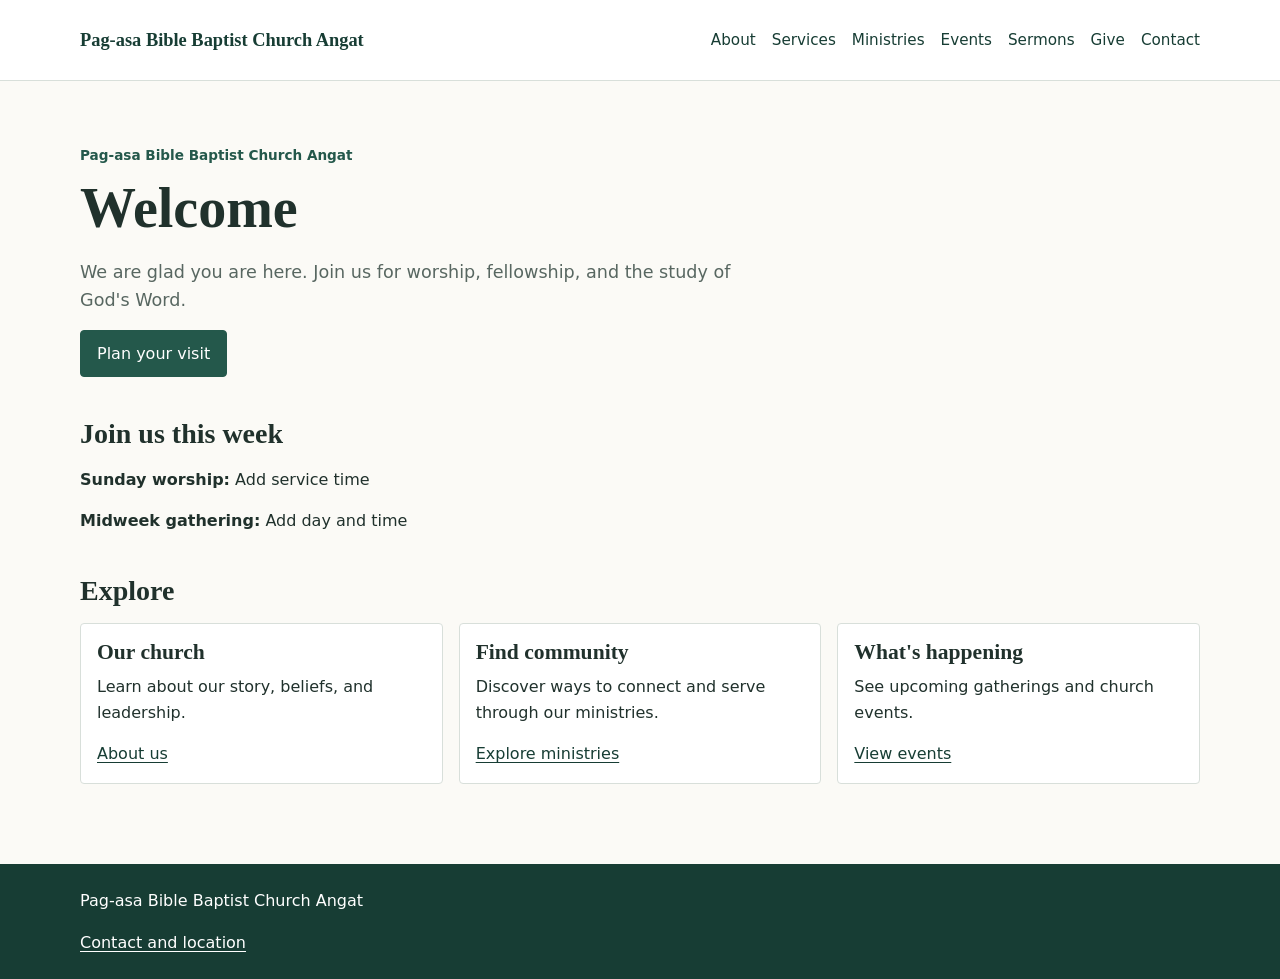
==== church-website/index.html @ 13b73fbd "feat: add initial website structure and content for Pag-asa Bible Baptist Church" ====
<!doctype html>
<html lang="en">
<head>
	<meta charset="utf-8">
	<meta name="viewport" content="width=device-width, initial-scale=1">
	<meta name="description" content="Welcome to Pag-asa Bible Baptist Church Angat. Find service times, ministries, events, and more.">
	<title>Home | Pag-asa Bible Baptist Church Angat</title>
	<link rel="stylesheet" href="css/reset.css">
	<link rel="stylesheet" href="css/variables.css">
	<link rel="stylesheet" href="css/base.css">
	<link rel="stylesheet" href="css/layout.css">
	<link rel="stylesheet" href="css/components.css">
	<link rel="stylesheet" href="css/pages.css">
	<script src="js/main.js" defer></script>
</head>
<body>
	<header class="site-header">
		<div class="container header-inner">
			<a class="site-brand" href="index.html">Pag-asa Bible Baptist Church Angat</a>
			<button class="menu-toggle" type="button" aria-controls="primary-navigation" aria-expanded="false">Menu</button>
			<nav class="site-nav" id="primary-navigation" aria-label="Main navigation">
				<a href="about.html">About</a><a href="services.html">Services</a><a href="ministries.html">Ministries</a>
				<a href="events.html">Events</a><a href="sermons.html">Sermons</a><a href="give.html">Give</a><a href="contact.html">Contact</a>
			</nav>
		</div>
	</header>
	<main>
		<section class="page-intro container">
			<p class="eyebrow">Pag-asa Bible Baptist Church Angat</p>
			<h1>Welcome</h1>
			<p>We are glad you are here. Join us for worship, fellowship, and the study of God's Word.</p>
			<a class="button" href="services.html">Plan your visit</a>
		</section>
		<section class="content-section container">
			<h2>Join us this week</h2>
			<p><strong>Sunday worship:</strong> Add service time</p>
			<p><strong>Midweek gathering:</strong> Add day and time</p>
		</section>
		<section class="content-section container">
			<h2>Explore</h2>
			<div class="card-grid">
				<article class="content-card"><h3>Our church</h3><p>Learn about our story, beliefs, and leadership.</p><a href="about.html">About us</a></article>
				<article class="content-card"><h3>Find community</h3><p>Discover ways to connect and serve through our ministries.</p><a href="ministries.html">Explore ministries</a></article>
				<article class="content-card"><h3>What's happening</h3><p>See upcoming gatherings and church events.</p><a href="events.html">View events</a></article>
			</div>
		</section>
	</main>
	<footer class="site-footer"><div class="container"><p>Pag-asa Bible Baptist Church Angat</p><p><a href="contact.html">Contact and location</a></p></div></footer>
</body>
</html>
---- church-website/css/variables.css ----
:root {
	color-scheme: light;
	--color-ink: #20312c;
	--color-muted: #586761;
	--color-paper: #fbfaf6;
	--color-surface: #ffffff;
	--color-brand: #24584b;
	--color-brand-dark: #173d34;
	--color-accent: #c7853e;
	--color-border: #d8dfda;
	--font-body: system-ui, -apple-system, "Segoe UI", sans-serif;
	--font-heading: Georgia, "Times New Roman", serif;
	--content-width: 70rem;
	--space-1: 0.5rem;
	--space-2: 1rem;
	--space-3: 1.5rem;
	--space-4: 2.5rem;
	--space-5: 4rem;
}
---- church-website/css/base.css ----
body {
	min-width: 20rem;
	background: var(--color-paper);
	color: var(--color-ink);
	font-family: var(--font-body);
	line-height: 1.6;
}

h1,
h2,
h3 {
	color: var(--color-ink);
	font-family: var(--font-heading);
	font-weight: 600;
	line-height: 1.2;
}

h1 {
	margin-bottom: var(--space-2);
	font-size: clamp(2.25rem, 5vw, 3.5rem);
}

h2 {
	margin-bottom: var(--space-2);
	font-size: 1.75rem;
}

h3 {
	margin-bottom: var(--space-1);
	font-size: 1.35rem;
}

p + p {
	margin-top: var(--space-2);
}

a {
	color: var(--color-brand-dark);
	text-underline-offset: 0.18em;
}

a:hover {
	color: var(--color-accent);
}

:focus-visible {
	outline: 3px solid var(--color-accent);
	outline-offset: 3px;
}
---- church-website/css/layout.css ----
.container {
	width: min(var(--content-width), calc(100% - 2rem));
	margin-inline: auto;
}

.site-header {
	border-bottom: 1px solid var(--color-border);
	background: var(--color-surface);
}

.header-inner {
	display: flex;
	min-height: 5rem;
	align-items: center;
	justify-content: space-between;
	gap: var(--space-2);
}

.site-brand {
	max-width: 18rem;
	color: var(--color-brand-dark);
	font-family: var(--font-heading);
	font-size: 1.15rem;
	font-weight: 700;
	line-height: 1.2;
	text-decoration: none;
}

.site-nav {
	display: flex;
	align-items: center;
	gap: var(--space-2);
}

.site-nav a {
	font-size: 0.95rem;
	text-decoration: none;
}

.site-nav a[aria-current="page"] {
	color: var(--color-brand);
	font-weight: 700;
}

.menu-toggle {
	display: none;
}

.page-intro {
	padding-block: var(--space-5) var(--space-4);
}

.content-section {
	padding-block: 0 var(--space-4);
}

.site-footer {
	margin-top: var(--space-4);
	padding-block: var(--space-3);
	background: var(--color-brand-dark);
	color: var(--color-surface);
}

.site-footer a {
	color: var(--color-surface);
}

@media (max-width: 52rem) {
	.header-inner {
		min-height: 4.5rem;
		flex-wrap: wrap;
		padding-block: var(--space-1);
	}

	.menu-toggle {
		display: inline-flex;
	}

	.site-nav {
		display: none;
		width: 100%;
		flex-direction: column;
		align-items: flex-start;
		padding-block: var(--space-1) var(--space-2);
	}

	.site-nav.is-open {
		display: flex;
	}
}
---- church-website/css/components.css ----
.button,
.menu-toggle {
	display: inline-flex;
	min-height: 2.75rem;
	align-items: center;
	justify-content: center;
	border: 1px solid var(--color-brand);
	border-radius: 0.25rem;
	background: var(--color-brand);
	color: #ffffff;
	cursor: pointer;
	padding: 0.6rem 1rem;
	text-decoration: none;
}

.button:hover,
.menu-toggle:hover {
	background: var(--color-brand-dark);
	color: #ffffff;
}

.menu-toggle {
	display: none;
}

.eyebrow {
	margin-bottom: var(--space-1);
	color: var(--color-brand);
	font-size: 0.85rem;
	font-weight: 700;
}

.card-grid {
	display: grid;
	grid-template-columns: repeat(auto-fit, minmax(min(100%, 15rem), 1fr));
	gap: var(--space-2);
}

.content-card {
	border: 1px solid var(--color-border);
	border-radius: 0.25rem;
	background: var(--color-surface);
	padding: var(--space-2);
}

.content-card p {
	margin-bottom: var(--space-2);
}

.item-list {
	display: grid;
	gap: var(--space-2);
	padding-left: 1.25rem;
}

.item-list li {
	padding: var(--space-2);
	border-left: 3px solid var(--color-accent);
	background: var(--color-surface);
}

.contact-form {
	display: grid;
	gap: var(--space-1);
}

.contact-form input,
.contact-form textarea {
	width: 100%;
	border: 1px solid var(--color-border);
	border-radius: 0.2rem;
	background: var(--color-surface);
	color: var(--color-ink);
	padding: 0.7rem;
}

.contact-form textarea {
	resize: vertical;
}

.contact-form .button {
	justify-self: start;
	margin-top: var(--space-1);
}

.form-note,
#form-status {
	color: var(--color-muted);
	font-size: 0.9rem;
}

.map-placeholder {
	display: grid;
	min-height: 10rem;
	place-items: center;
	margin-top: var(--space-2);
	border: 1px dashed var(--color-border);
	color: var(--color-muted);
	padding: var(--space-2);
	text-align: center;
}

@media (max-width: 52rem) {
	.menu-toggle {
		display: inline-flex;
	}
}
---- church-website/css/pages.css ----
.page-intro > p:not(.eyebrow) {
	max-width: 42rem;
	color: var(--color-muted);
	font-size: 1.1rem;
}

.page-intro .button {
	margin-top: var(--space-2);
}

.contact-grid {
	display: grid;
	grid-template-columns: repeat(2, minmax(0, 1fr));
	gap: var(--space-4);
}

@media (max-width: 42rem) {
	.contact-grid {
		grid-template-columns: 1fr;
	}
}
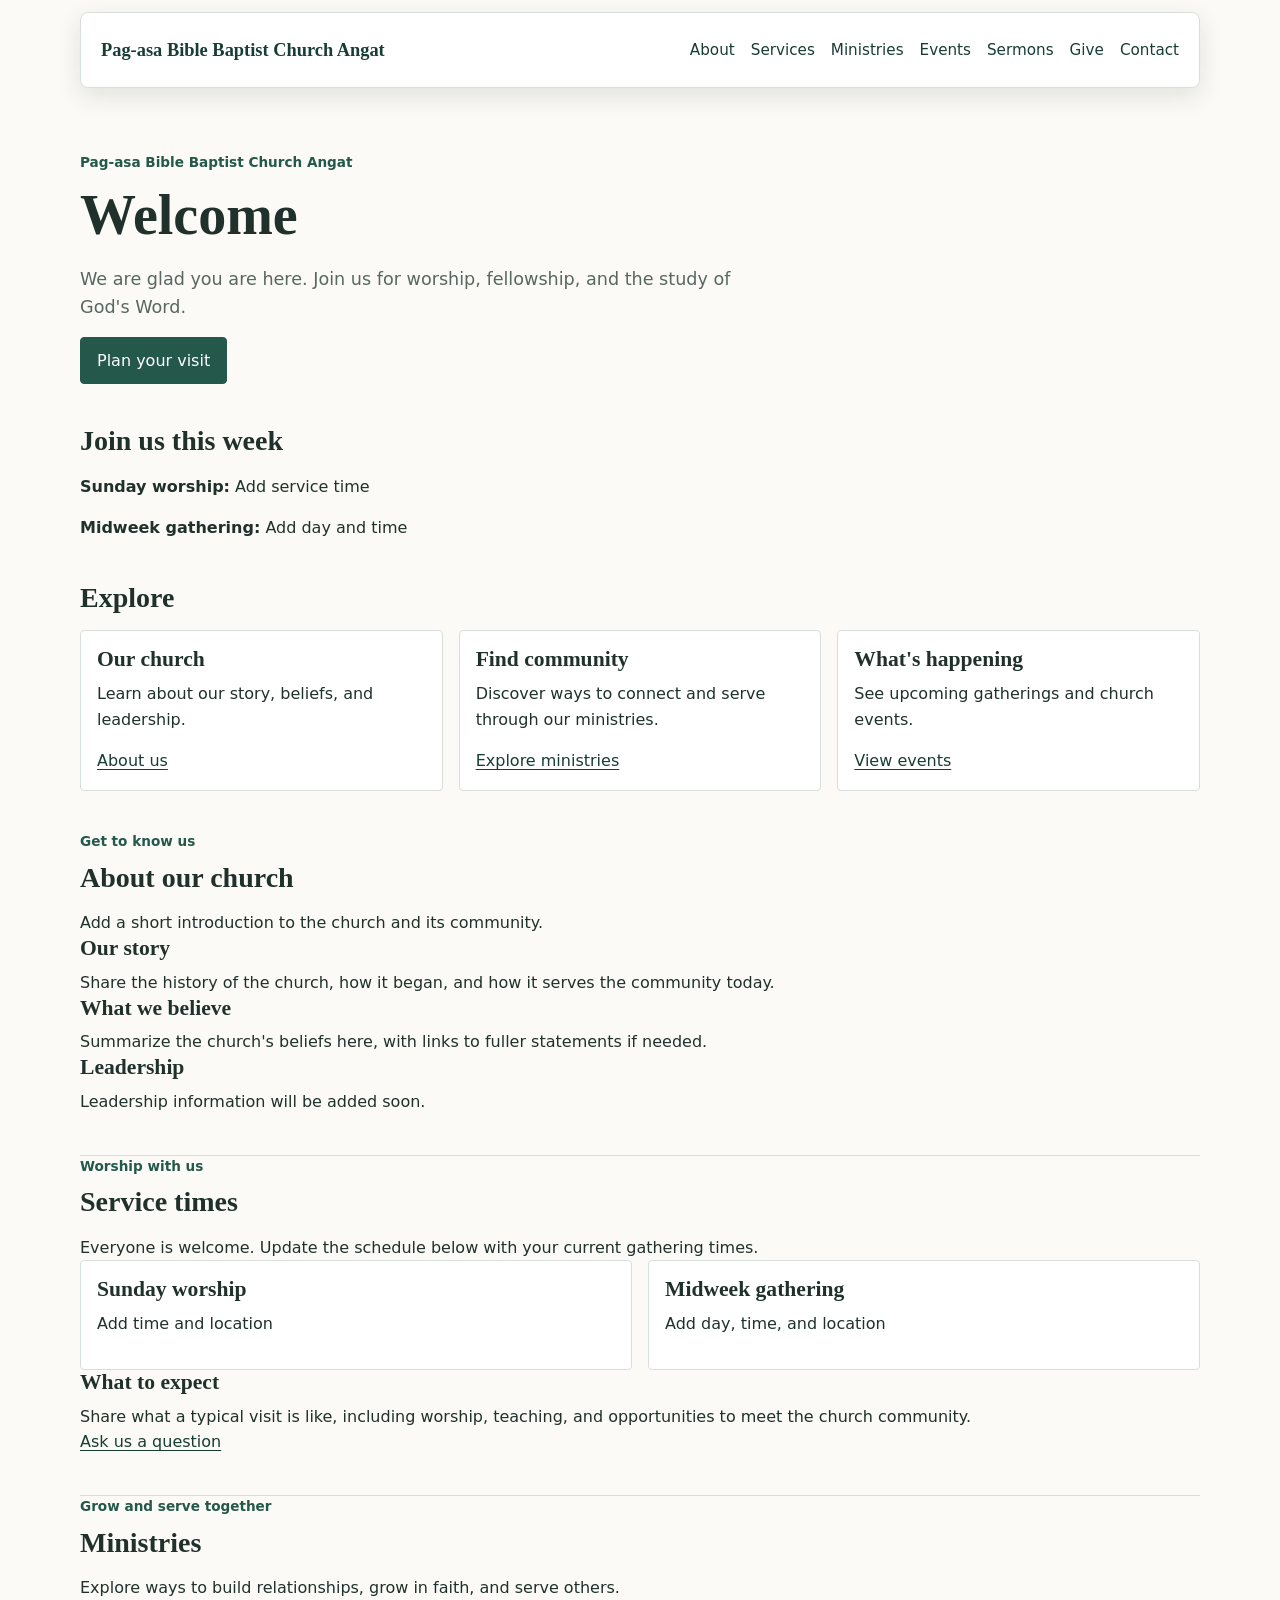
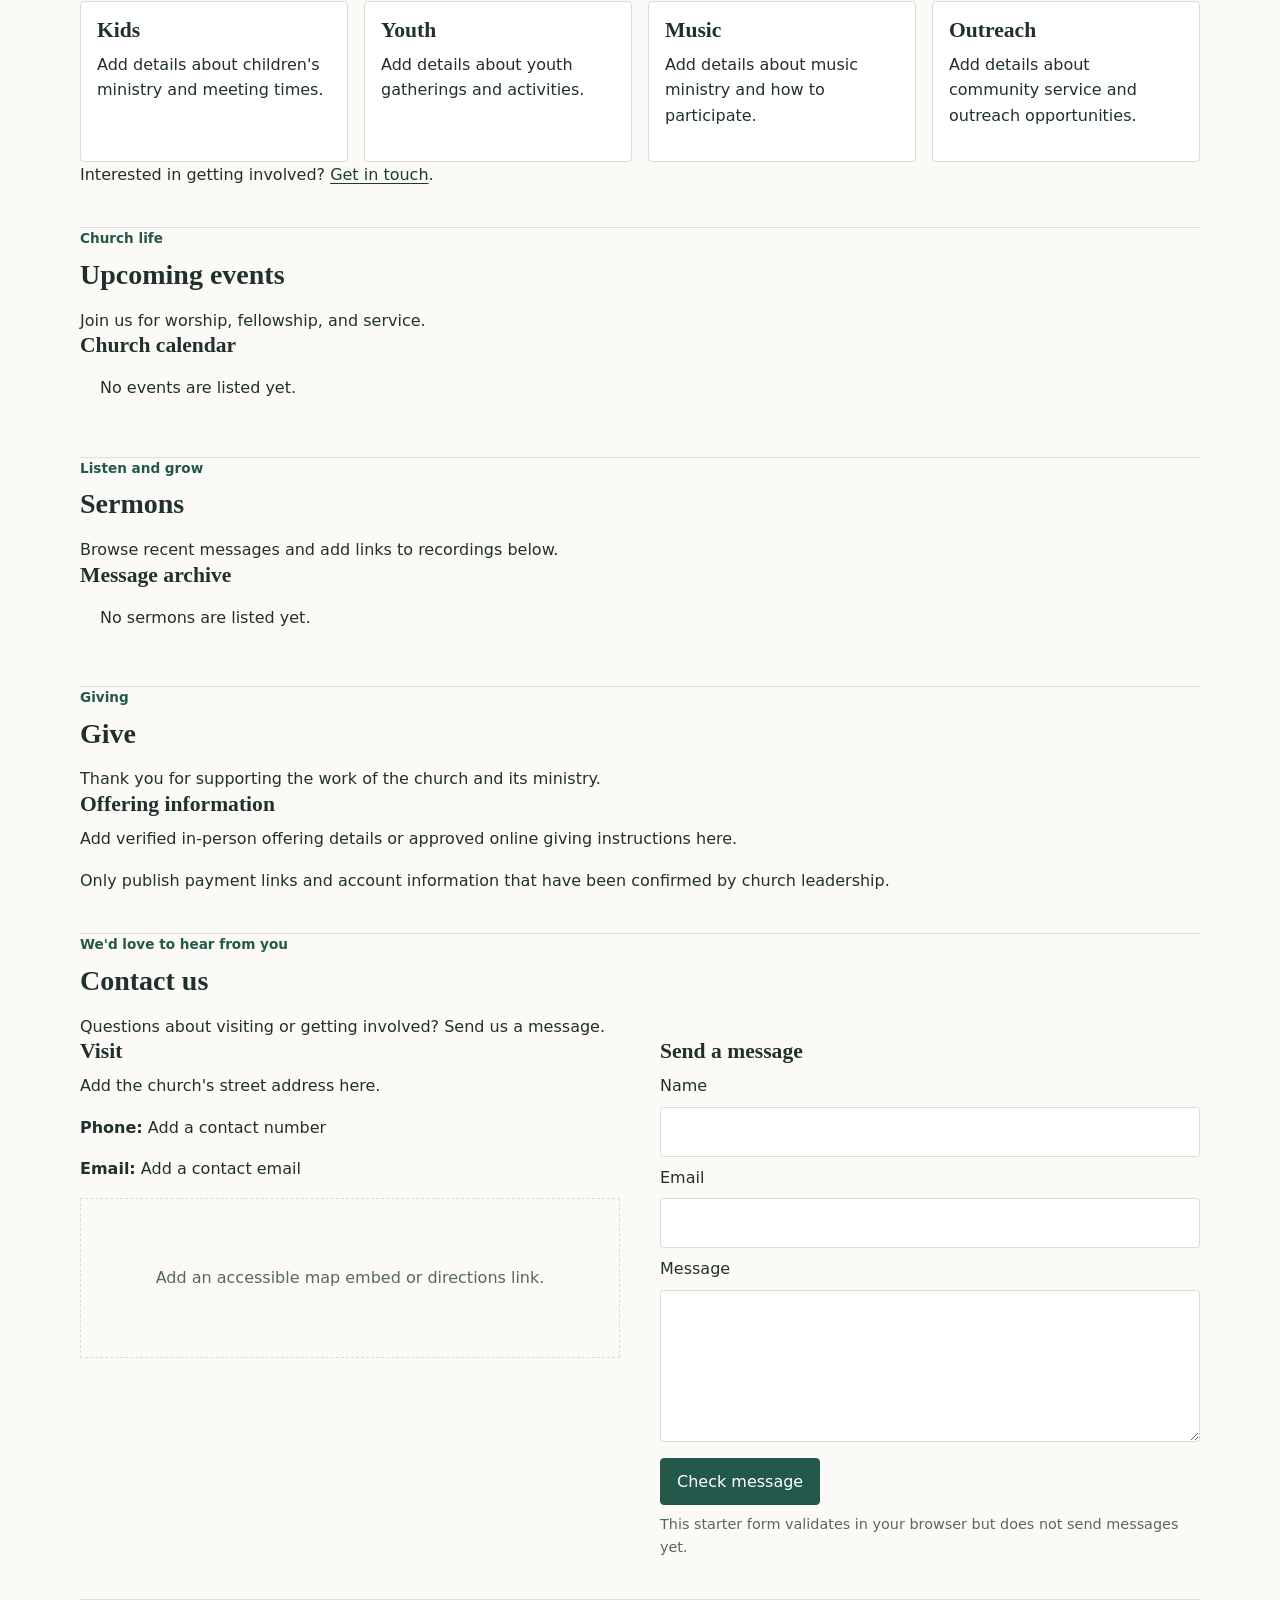
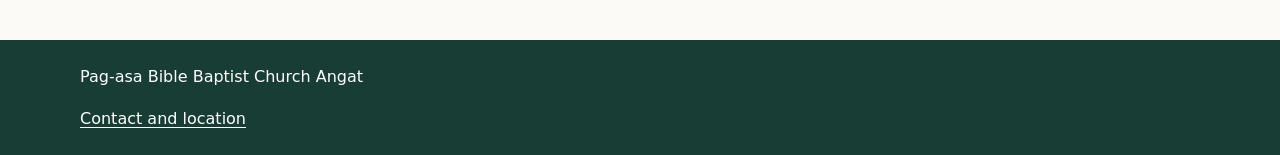
==== commit 0a84437a: "feat: update navigation to floating navigation and structure to single-page layout with section redi" ====
--- a/church-website/index.html
+++ b/church-website/index.html
@@ -12,24 +12,27 @@
 	<link rel="stylesheet" href="css/components.css">
 	<link rel="stylesheet" href="css/pages.css">
 	<script src="js/main.js" defer></script>
+	<script src="js/events.js" defer></script>
+	<script src="js/sermons.js" defer></script>
+	<script src="js/contact-form.js" defer></script>
 </head>
 <body>
 	<header class="site-header">
 		<div class="container header-inner">
-			<a class="site-brand" href="index.html">Pag-asa Bible Baptist Church Angat</a>
+			<a class="site-brand" href="#home">Pag-asa Bible Baptist Church Angat</a>
 			<button class="menu-toggle" type="button" aria-controls="primary-navigation" aria-expanded="false">Menu</button>
 			<nav class="site-nav" id="primary-navigation" aria-label="Main navigation">
-				<a href="about.html">About</a><a href="services.html">Services</a><a href="ministries.html">Ministries</a>
-				<a href="events.html">Events</a><a href="sermons.html">Sermons</a><a href="give.html">Give</a><a href="contact.html">Contact</a>
+				<a href="#about">About</a><a href="#services">Services</a><a href="#ministries">Ministries</a>
+				<a href="#events">Events</a><a href="#sermons">Sermons</a><a href="#give">Give</a><a href="#contact">Contact</a>
 			</nav>
 		</div>
 	</header>
 	<main>
-		<section class="page-intro container">
+		<section class="page-intro container" id="home">
 			<p class="eyebrow">Pag-asa Bible Baptist Church Angat</p>
 			<h1>Welcome</h1>
 			<p>We are glad you are here. Join us for worship, fellowship, and the study of God's Word.</p>
-			<a class="button" href="services.html">Plan your visit</a>
+			<a class="button" href="#services">Plan your visit</a>
 		</section>
 		<section class="content-section container">
 			<h2>Join us this week</h2>
@@ -39,12 +42,69 @@
 		<section class="content-section container">
 			<h2>Explore</h2>
 			<div class="card-grid">
-				<article class="content-card"><h3>Our church</h3><p>Learn about our story, beliefs, and leadership.</p><a href="about.html">About us</a></article>
-				<article class="content-card"><h3>Find community</h3><p>Discover ways to connect and serve through our ministries.</p><a href="ministries.html">Explore ministries</a></article>
-				<article class="content-card"><h3>What's happening</h3><p>See upcoming gatherings and church events.</p><a href="events.html">View events</a></article>
+				<article class="content-card"><h3>Our church</h3><p>Learn about our story, beliefs, and leadership.</p><a href="#about">About us</a></article>
+				<article class="content-card"><h3>Find community</h3><p>Discover ways to connect and serve through our ministries.</p><a href="#ministries">Explore ministries</a></article>
+				<article class="content-card"><h3>What's happening</h3><p>See upcoming gatherings and church events.</p><a href="#events">View events</a></article>
+			</div>
+		</section>
+		<section class="content-section container one-page-section" id="about">
+			<p class="eyebrow">Get to know us</p><h2>About our church</h2>
+			<p>Add a short introduction to the church and its community.</p>
+			<h3>Our story</h3><p>Share the history of the church, how it began, and how it serves the community today.</p>
+			<h3>What we believe</h3><p>Summarize the church's beliefs here, with links to fuller statements if needed.</p>
+			<h3>Leadership</h3><div id="leaders-list" class="card-grid"><p>Leadership information will be added soon.</p></div>
+		</section>
+		<section class="content-section container one-page-section" id="services">
+			<p class="eyebrow">Worship with us</p><h2>Service times</h2>
+			<p>Everyone is welcome. Update the schedule below with your current gathering times.</p>
+			<div class="card-grid">
+				<article class="content-card"><h3>Sunday worship</h3><p>Add time and location</p></article>
+				<article class="content-card"><h3>Midweek gathering</h3><p>Add day, time, and location</p></article>
+			</div>
+			<h3>What to expect</h3><p>Share what a typical visit is like, including worship, teaching, and opportunities to meet the church community.</p>
+			<a href="#contact">Ask us a question</a>
+		</section>
+		<section class="content-section container one-page-section" id="ministries">
+			<p class="eyebrow">Grow and serve together</p><h2>Ministries</h2>
+			<p>Explore ways to build relationships, grow in faith, and serve others.</p>
+			<div class="card-grid">
+				<article class="content-card"><h3>Kids</h3><p>Add details about children's ministry and meeting times.</p></article>
+				<article class="content-card"><h3>Youth</h3><p>Add details about youth gatherings and activities.</p></article>
+				<article class="content-card"><h3>Music</h3><p>Add details about music ministry and how to participate.</p></article>
+				<article class="content-card"><h3>Outreach</h3><p>Add details about community service and outreach opportunities.</p></article>
+			</div>
+			<p>Interested in getting involved? <a href="#contact">Get in touch</a>.</p>
+		</section>
+		<section class="content-section container one-page-section" id="events">
+			<p class="eyebrow">Church life</p><h2>Upcoming events</h2>
+			<p>Join us for worship, fellowship, and service.</p>
+			<h3>Church calendar</h3><ul id="events-list" class="item-list" aria-live="polite"><li>Loading events...</li></ul>
+		</section>
+		<section class="content-section container one-page-section" id="sermons">
+			<p class="eyebrow">Listen and grow</p><h2>Sermons</h2>
+			<p>Browse recent messages and add links to recordings below.</p>
+			<h3>Message archive</h3><ul id="sermons-list" class="item-list" aria-live="polite"><li>Loading sermons...</li></ul>
+		</section>
+		<section class="content-section container one-page-section" id="give">
+			<p class="eyebrow">Giving</p><h2>Give</h2>
+			<p>Thank you for supporting the work of the church and its ministry.</p>
+			<h3>Offering information</h3><p>Add verified in-person offering details or approved online giving instructions here.</p>
+			<p>Only publish payment links and account information that have been confirmed by church leadership.</p>
+		</section>
+		<section class="content-section container one-page-section" id="contact">
+			<p class="eyebrow">We'd love to hear from you</p><h2>Contact us</h2>
+			<p>Questions about visiting or getting involved? Send us a message.</p>
+			<div class="contact-grid">
+				<div><h3>Visit</h3><p>Add the church's street address here.</p><p><strong>Phone:</strong> Add a contact number</p><p><strong>Email:</strong> Add a contact email</p><div class="map-placeholder">Add an accessible map embed or directions link.</div></div>
+				<div><h3>Send a message</h3><form id="contact-form" class="contact-form" novalidate>
+					<label for="name">Name</label><input id="name" name="name" autocomplete="name" required>
+					<label for="email">Email</label><input id="email" name="email" type="email" autocomplete="email" required>
+					<label for="message">Message</label><textarea id="message" name="message" rows="5" required></textarea>
+					<button class="button" type="submit">Check message</button><p id="form-status" role="status" aria-live="polite"></p>
+				</form><p class="form-note">This starter form validates in your browser but does not send messages yet.</p></div>
 			</div>
 		</section>
 	</main>
-	<footer class="site-footer"><div class="container"><p>Pag-asa Bible Baptist Church Angat</p><p><a href="contact.html">Contact and location</a></p></div></footer>
+	<footer class="site-footer"><div class="container"><p>Pag-asa Bible Baptist Church Angat</p><p><a href="#contact">Contact and location</a></p></div></footer>
 </body>
 </html>
--- a/church-website/css/layout.css
+++ b/church-website/css/layout.css
@@ -4,16 +4,27 @@
 }
 
 .site-header {
-	border-bottom: 1px solid var(--color-border);
-	background: var(--color-surface);
+	position: sticky;
+	top: 0.75rem;
+	z-index: 20;
+	width: min(var(--content-width), calc(100% - 2rem));
+	margin: 0.75rem auto 0;
 }
 
 .header-inner {
 	display: flex;
-	min-height: 5rem;
+	width: 100%;
+	min-height: 4.75rem;
 	align-items: center;
 	justify-content: space-between;
 	gap: var(--space-2);
+	margin-inline: 0;
+	border: 1px solid var(--color-border);
+	border-radius: 0.5rem;
+	background: rgb(255 255 255 / 94%);
+	box-shadow: 0 0.5rem 1.5rem rgb(32 49 44 / 12%);
+	padding: 0.5rem 1.25rem;
+	backdrop-filter: blur(0.75rem);
 }
 
 .site-brand {
@@ -48,6 +59,12 @@
 
 .page-intro {
 	padding-block: var(--space-5) var(--space-4);
+}
+
+.one-page-section {
+	border-bottom: 1px solid var(--color-border);
+	padding-block: var(--space-4);
+	scroll-margin-top: 7rem;
 }
 
 .content-section {
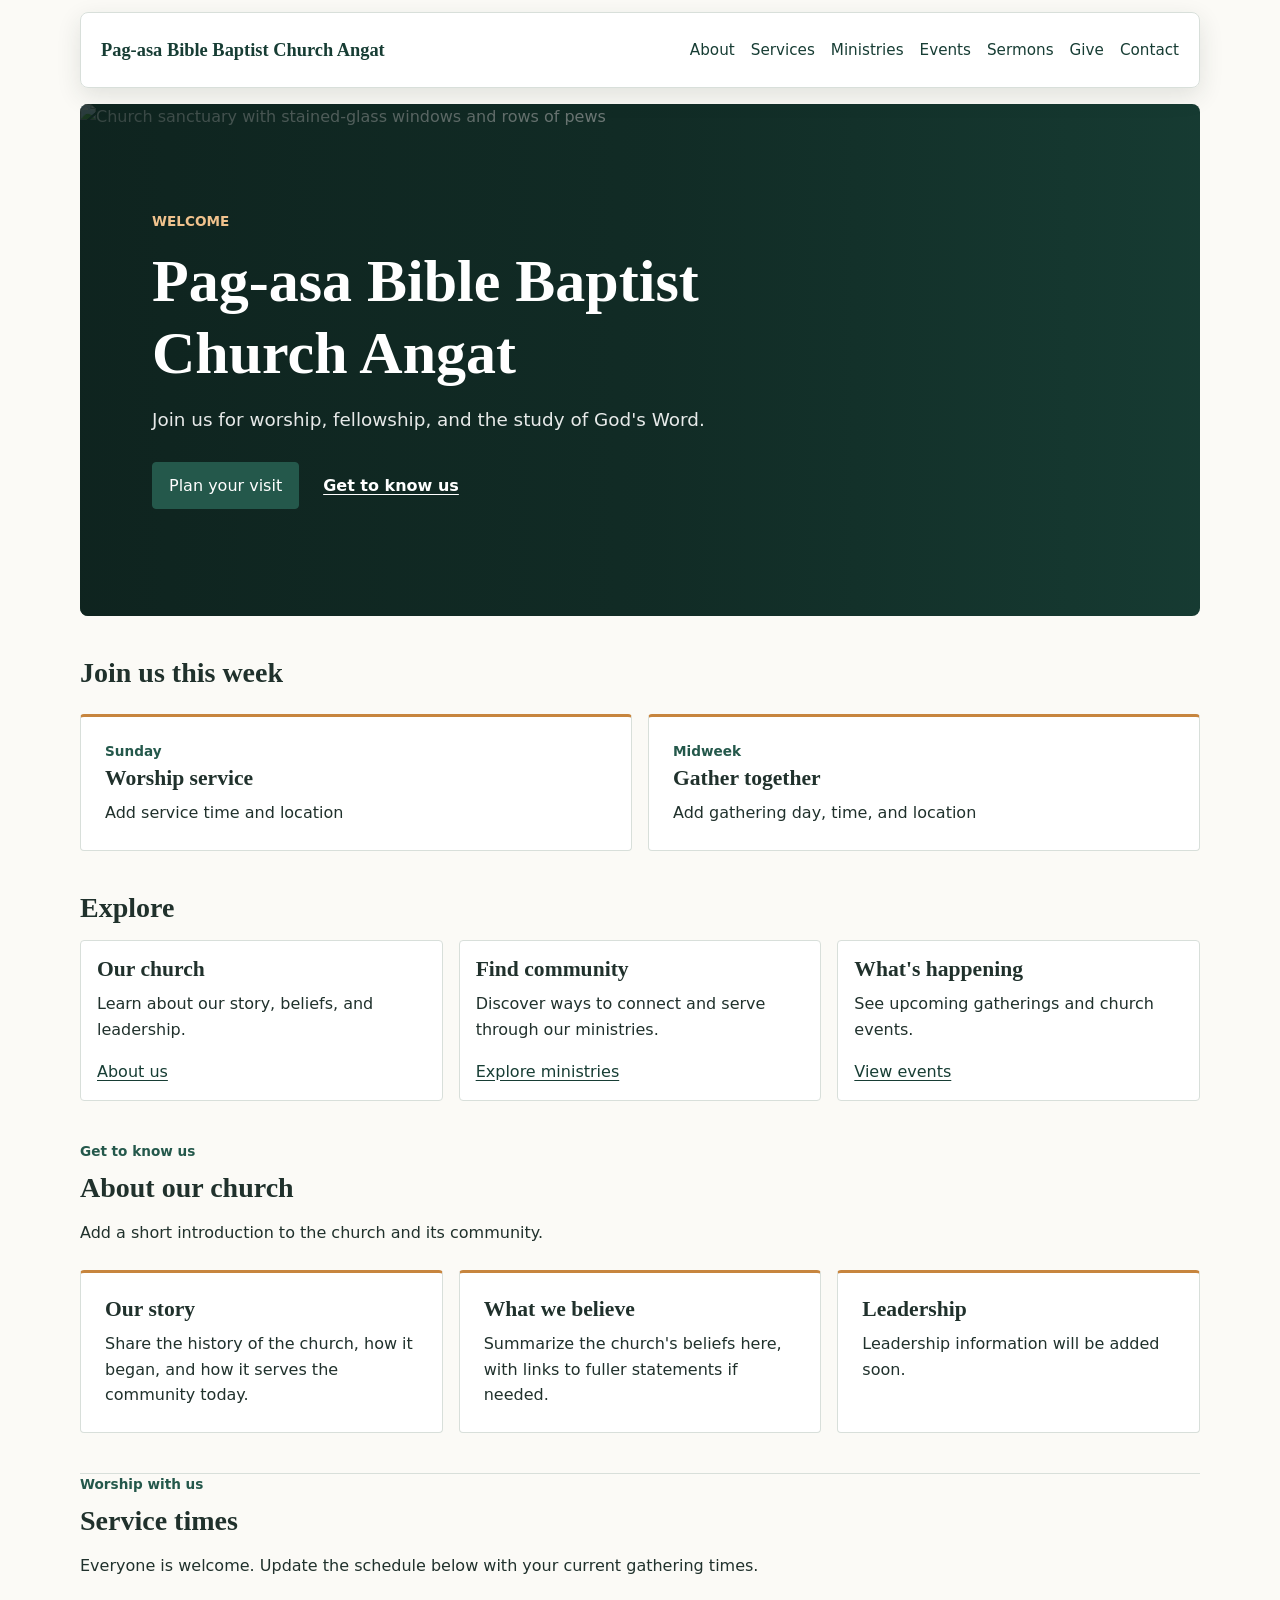
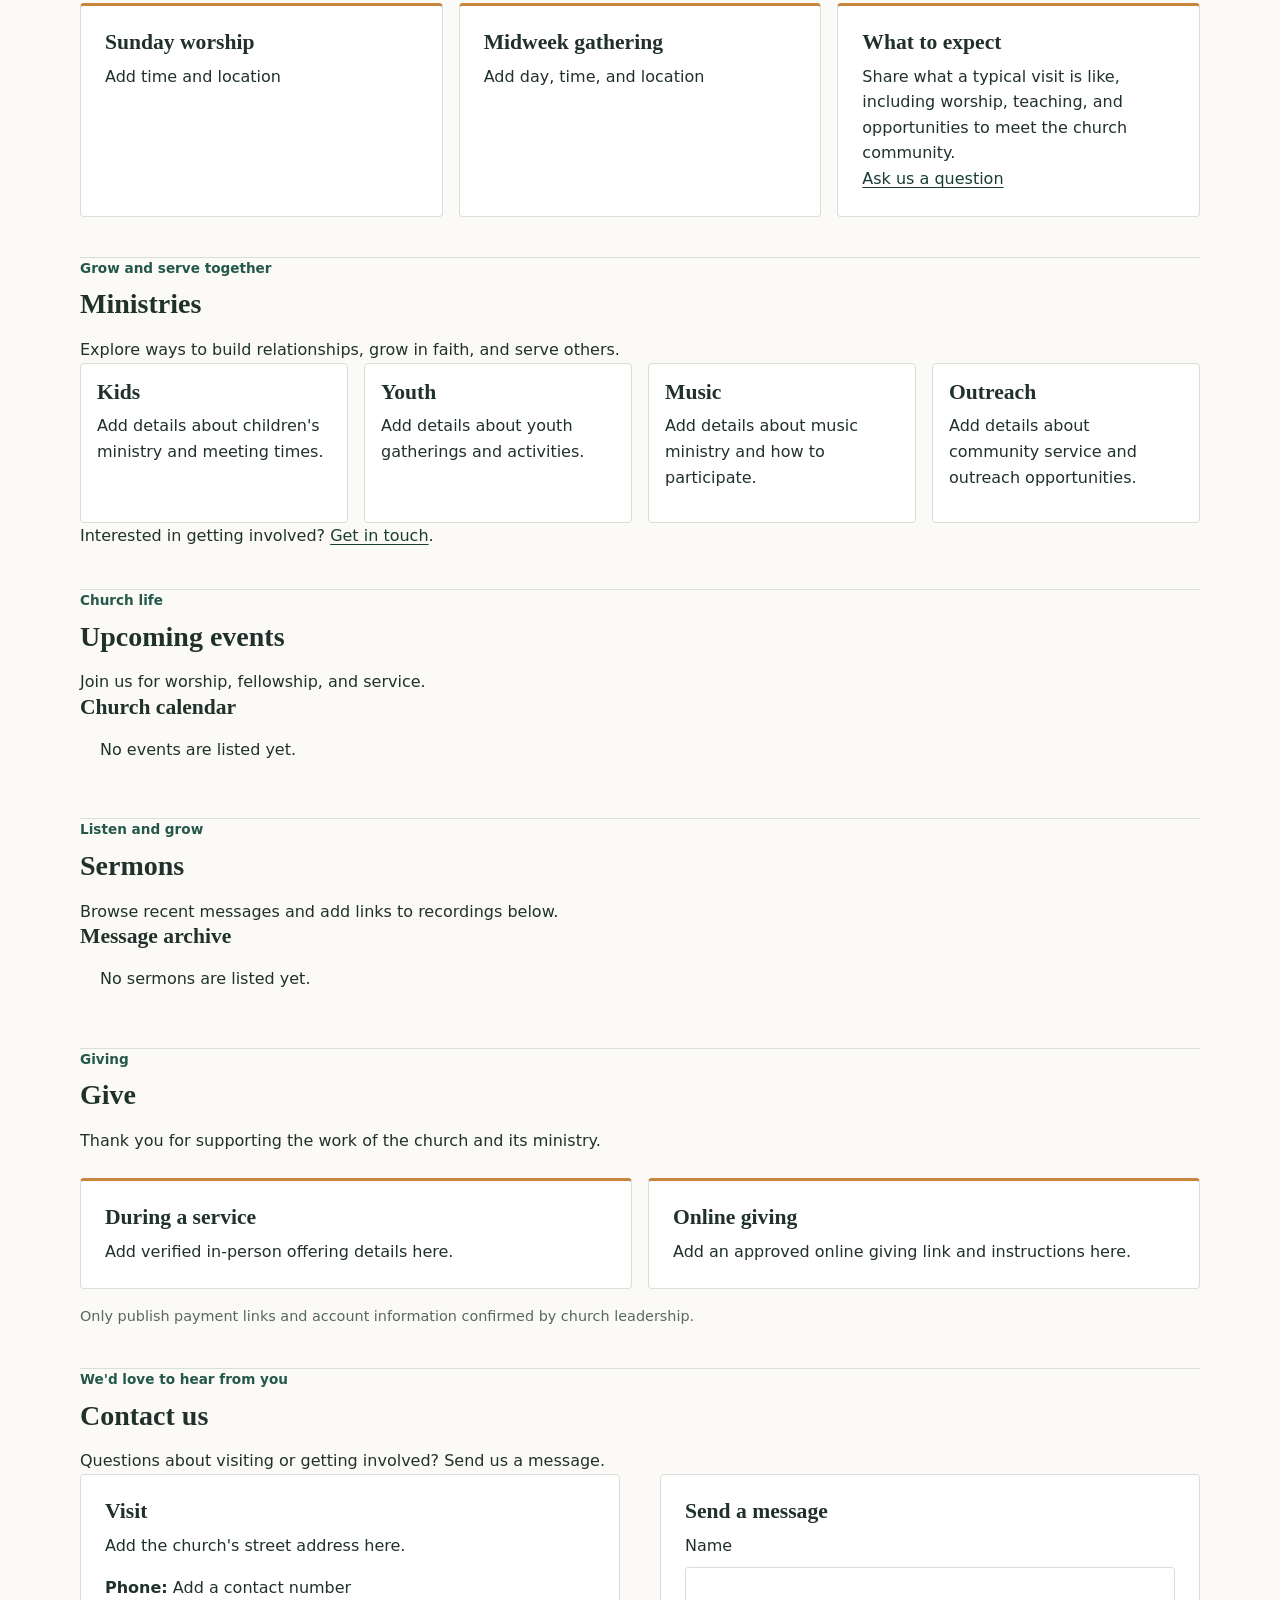
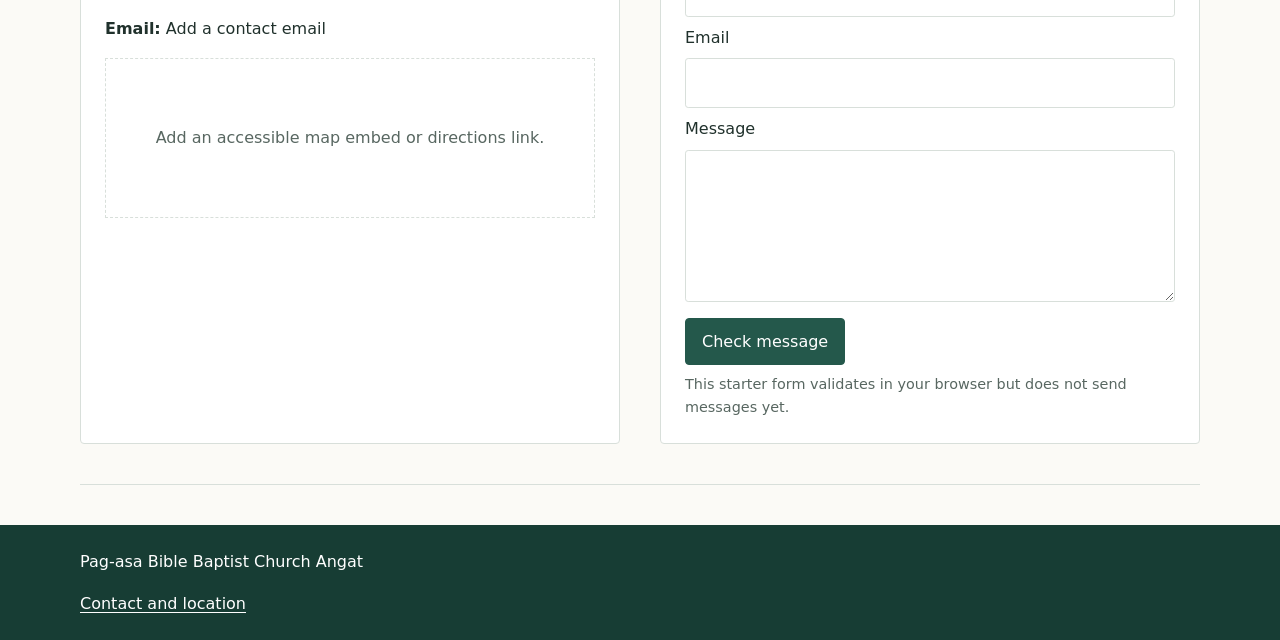
==== commit 1d34f650: "feat: implement reveal animations for homepage sections and enhance visibility on scroll" ====
--- a/church-website/index.html
+++ b/church-website/index.html
@@ -28,75 +28,84 @@
 		</div>
 	</header>
 	<main>
-		<section class="page-intro container" id="home">
-			<p class="eyebrow">Pag-asa Bible Baptist Church Angat</p>
-			<h1>Welcome</h1>
-			<p>We are glad you are here. Join us for worship, fellowship, and the study of God's Word.</p>
-			<a class="button" href="#services">Plan your visit</a>
+		<section class="home-hero container reveal" id="home" aria-labelledby="home-title">
+			<img class="home-hero-image" src="https://images.unsplash.com/photo-1438032005730-c779502df39b?auto=format&amp;fit=crop&amp;w=2000&amp;q=85" alt="Church sanctuary with stained-glass windows and rows of pews" fetchpriority="high">
+			<div class="home-hero-content">
+				<p class="hero-eyebrow">Welcome</p>
+				<h1 id="home-title">Pag-asa Bible Baptist Church Angat</h1>
+				<p>Join us for worship, fellowship, and the study of God's Word.</p>
+				<div class="hero-actions"><a class="button" href="#services">Plan your visit</a><a class="hero-link" href="#about">Get to know us</a></div>
+			</div>
 		</section>
-		<section class="content-section container">
+		<section class="content-section container reveal" id="week">
 			<h2>Join us this week</h2>
-			<p><strong>Sunday worship:</strong> Add service time</p>
-			<p><strong>Midweek gathering:</strong> Add day and time</p>
+			<div class="partition-grid">
+				<article class="partition reveal reveal-delay-1"><p class="eyebrow">Sunday</p><h3>Worship service</h3><p>Add service time and location</p></article>
+				<article class="partition reveal reveal-delay-2"><p class="eyebrow">Midweek</p><h3>Gather together</h3><p>Add gathering day, time, and location</p></article>
+			</div>
 		</section>
-		<section class="content-section container">
+		<section class="content-section container reveal">
 			<h2>Explore</h2>
 			<div class="card-grid">
-				<article class="content-card"><h3>Our church</h3><p>Learn about our story, beliefs, and leadership.</p><a href="#about">About us</a></article>
-				<article class="content-card"><h3>Find community</h3><p>Discover ways to connect and serve through our ministries.</p><a href="#ministries">Explore ministries</a></article>
-				<article class="content-card"><h3>What's happening</h3><p>See upcoming gatherings and church events.</p><a href="#events">View events</a></article>
+				<article class="content-card reveal reveal-delay-1"><h3>Our church</h3><p>Learn about our story, beliefs, and leadership.</p><a href="#about">About us</a></article>
+				<article class="content-card reveal reveal-delay-2"><h3>Find community</h3><p>Discover ways to connect and serve through our ministries.</p><a href="#ministries">Explore ministries</a></article>
+				<article class="content-card reveal reveal-delay-3"><h3>What's happening</h3><p>See upcoming gatherings and church events.</p><a href="#events">View events</a></article>
 			</div>
 		</section>
-		<section class="content-section container one-page-section" id="about">
+		<section class="content-section container one-page-section reveal" id="about">
 			<p class="eyebrow">Get to know us</p><h2>About our church</h2>
 			<p>Add a short introduction to the church and its community.</p>
-			<h3>Our story</h3><p>Share the history of the church, how it began, and how it serves the community today.</p>
-			<h3>What we believe</h3><p>Summarize the church's beliefs here, with links to fuller statements if needed.</p>
-			<h3>Leadership</h3><div id="leaders-list" class="card-grid"><p>Leadership information will be added soon.</p></div>
+			<div class="partition-grid">
+				<article class="partition reveal reveal-delay-1"><h3>Our story</h3><p>Share the history of the church, how it began, and how it serves the community today.</p></article>
+				<article class="partition reveal reveal-delay-2"><h3>What we believe</h3><p>Summarize the church's beliefs here, with links to fuller statements if needed.</p></article>
+				<article class="partition reveal reveal-delay-3" id="leaders-list"><h3>Leadership</h3><p>Leadership information will be added soon.</p></article>
+			</div>
 		</section>
-		<section class="content-section container one-page-section" id="services">
+		<section class="content-section container one-page-section reveal" id="services">
 			<p class="eyebrow">Worship with us</p><h2>Service times</h2>
 			<p>Everyone is welcome. Update the schedule below with your current gathering times.</p>
-			<div class="card-grid">
-				<article class="content-card"><h3>Sunday worship</h3><p>Add time and location</p></article>
-				<article class="content-card"><h3>Midweek gathering</h3><p>Add day, time, and location</p></article>
+			<div class="partition-grid">
+				<article class="partition reveal reveal-delay-1"><h3>Sunday worship</h3><p>Add time and location</p></article>
+				<article class="partition reveal reveal-delay-2"><h3>Midweek gathering</h3><p>Add day, time, and location</p></article>
+				<article class="partition reveal reveal-delay-3"><h3>What to expect</h3><p>Share what a typical visit is like, including worship, teaching, and opportunities to meet the church community.</p><a href="#contact">Ask us a question</a></article>
 			</div>
-			<h3>What to expect</h3><p>Share what a typical visit is like, including worship, teaching, and opportunities to meet the church community.</p>
-			<a href="#contact">Ask us a question</a>
 		</section>
-		<section class="content-section container one-page-section" id="ministries">
+		<section class="content-section container one-page-section reveal" id="ministries">
 			<p class="eyebrow">Grow and serve together</p><h2>Ministries</h2>
 			<p>Explore ways to build relationships, grow in faith, and serve others.</p>
 			<div class="card-grid">
-				<article class="content-card"><h3>Kids</h3><p>Add details about children's ministry and meeting times.</p></article>
-				<article class="content-card"><h3>Youth</h3><p>Add details about youth gatherings and activities.</p></article>
-				<article class="content-card"><h3>Music</h3><p>Add details about music ministry and how to participate.</p></article>
-				<article class="content-card"><h3>Outreach</h3><p>Add details about community service and outreach opportunities.</p></article>
+				<article class="content-card reveal reveal-delay-1"><h3>Kids</h3><p>Add details about children's ministry and meeting times.</p></article>
+				<article class="content-card reveal reveal-delay-2"><h3>Youth</h3><p>Add details about youth gatherings and activities.</p></article>
+				<article class="content-card reveal reveal-delay-3"><h3>Music</h3><p>Add details about music ministry and how to participate.</p></article>
+				<article class="content-card reveal reveal-delay-4"><h3>Outreach</h3><p>Add details about community service and outreach opportunities.</p></article>
 			</div>
 			<p>Interested in getting involved? <a href="#contact">Get in touch</a>.</p>
 		</section>
-		<section class="content-section container one-page-section" id="events">
+		<section class="content-section container one-page-section reveal" id="events">
 			<p class="eyebrow">Church life</p><h2>Upcoming events</h2>
 			<p>Join us for worship, fellowship, and service.</p>
 			<h3>Church calendar</h3><ul id="events-list" class="item-list" aria-live="polite"><li>Loading events...</li></ul>
 		</section>
-		<section class="content-section container one-page-section" id="sermons">
+		<section class="content-section container one-page-section reveal" id="sermons">
 			<p class="eyebrow">Listen and grow</p><h2>Sermons</h2>
 			<p>Browse recent messages and add links to recordings below.</p>
 			<h3>Message archive</h3><ul id="sermons-list" class="item-list" aria-live="polite"><li>Loading sermons...</li></ul>
 		</section>
-		<section class="content-section container one-page-section" id="give">
+		<section class="content-section container one-page-section reveal" id="give">
 			<p class="eyebrow">Giving</p><h2>Give</h2>
 			<p>Thank you for supporting the work of the church and its ministry.</p>
-			<h3>Offering information</h3><p>Add verified in-person offering details or approved online giving instructions here.</p>
-			<p>Only publish payment links and account information that have been confirmed by church leadership.</p>
+			<div class="partition-grid">
+				<article class="partition reveal reveal-delay-1"><h3>During a service</h3><p>Add verified in-person offering details here.</p></article>
+				<article class="partition reveal reveal-delay-2"><h3>Online giving</h3><p>Add an approved online giving link and instructions here.</p></article>
+			</div>
+			<p class="trust-note">Only publish payment links and account information confirmed by church leadership.</p>
 		</section>
-		<section class="content-section container one-page-section" id="contact">
+		<section class="content-section container one-page-section reveal" id="contact">
 			<p class="eyebrow">We'd love to hear from you</p><h2>Contact us</h2>
 			<p>Questions about visiting or getting involved? Send us a message.</p>
 			<div class="contact-grid">
-				<div><h3>Visit</h3><p>Add the church's street address here.</p><p><strong>Phone:</strong> Add a contact number</p><p><strong>Email:</strong> Add a contact email</p><div class="map-placeholder">Add an accessible map embed or directions link.</div></div>
-				<div><h3>Send a message</h3><form id="contact-form" class="contact-form" novalidate>
+				<div class="reveal reveal-delay-1"><h3>Visit</h3><p>Add the church's street address here.</p><p><strong>Phone:</strong> Add a contact number</p><p><strong>Email:</strong> Add a contact email</p><div class="map-placeholder">Add an accessible map embed or directions link.</div></div>
+				<div class="reveal reveal-delay-2"><h3>Send a message</h3><form id="contact-form" class="contact-form" novalidate>
 					<label for="name">Name</label><input id="name" name="name" autocomplete="name" required>
 					<label for="email">Email</label><input id="email" name="email" type="email" autocomplete="email" required>
 					<label for="message">Message</label><textarea id="message" name="message" rows="5" required></textarea>
--- a/church-website/css/components.css
+++ b/church-website/css/components.css
@@ -100,6 +100,48 @@
 	text-align: center;
 }
 
+.reveal {
+	opacity: 0;
+	transform: translateY(30px);
+	transition: opacity 0.8s ease, transform 0.8s ease;
+	transition-delay: var(--reveal-delay, 0s);
+}
+
+.reveal.is-visible {
+	opacity: 1;
+	transform: translateY(0);
+}
+
+.reveal-delay-1 {
+	--reveal-delay: 0.1s;
+}
+
+.reveal-delay-2 {
+	--reveal-delay: 0.2s;
+}
+
+.reveal-delay-3 {
+	--reveal-delay: 0.3s;
+}
+
+.reveal-delay-4 {
+	--reveal-delay: 0.4s;
+}
+
+.reveal-delay-5 {
+	--reveal-delay: 0.5s;
+}
+
+@media (prefers-reduced-motion: reduce) {
+	.reveal,
+	.reveal.is-visible {
+		opacity: 1;
+		transform: none;
+		transition: none;
+		transition-delay: 0s;
+	}
+}
+
 @media (max-width: 52rem) {
 	.menu-toggle {
 		display: inline-flex;
--- a/church-website/css/pages.css
+++ b/church-website/css/pages.css
@@ -1,3 +1,114 @@
+.home-hero {
+	position: relative;
+	min-height: 32rem;
+	display: flex;
+	align-items: center;
+	margin-top: 1rem;
+	margin-bottom: var(--space-4);
+	border-radius: 0.5rem;
+	overflow: hidden;
+	background: var(--color-brand-dark);
+	color: #ffffff;
+}
+
+.home-hero::after {
+	position: absolute;
+	inset: 0;
+	background: linear-gradient(90deg, rgb(13 31 27 / 84%) 0%, rgb(13 31 27 / 58%) 52%, rgb(13 31 27 / 8%) 100%);
+	content: "";
+}
+
+.home-hero-image {
+	position: absolute;
+	inset: 0;
+	width: 100%;
+	height: 100%;
+	object-fit: cover;
+	object-position: center 54%;
+}
+
+.home-hero-content {
+	position: relative;
+	z-index: 1;
+	max-width: 46rem;
+	padding: 4rem 4.5rem;
+}
+
+.home-hero h1 {
+	max-width: 42rem;
+	margin-bottom: 1rem;
+	color: #ffffff;
+	font-size: 3.75rem;
+}
+
+.home-hero-content > p:not(.hero-eyebrow) {
+	max-width: 35rem;
+	color: rgb(255 255 255 / 90%);
+	font-size: 1.15rem;
+}
+
+.hero-eyebrow {
+	margin-bottom: 0.75rem;
+	color: #f0c28d;
+	font-size: 0.85rem;
+	font-weight: 700;
+	text-transform: uppercase;
+}
+
+.hero-actions {
+	display: flex;
+	align-items: center;
+	gap: 1.5rem;
+	margin-top: 1.75rem;
+}
+
+.hero-link {
+	color: #ffffff;
+	font-weight: 600;
+}
+
+.hero-link:hover {
+	color: #f0c28d;
+}
+
+.partition-grid {
+	display: grid;
+	grid-template-columns: repeat(auto-fit, minmax(min(100%, 17rem), 1fr));
+	gap: 1rem;
+	margin-top: 1.5rem;
+}
+
+.partition {
+	min-width: 0;
+	border: 1px solid var(--color-border);
+	border-top: 3px solid var(--color-accent);
+	border-radius: 0.25rem;
+	background: var(--color-surface);
+	padding: 1.5rem;
+}
+
+.partition > :last-child {
+	margin-bottom: 0;
+}
+
+.partition .eyebrow {
+	margin-bottom: 0.25rem;
+}
+
+.trust-note {
+	margin-top: 1rem;
+	color: var(--color-muted);
+	font-size: 0.9rem;
+}
+
+.contact-grid > div {
+	min-width: 0;
+	border: 1px solid var(--color-border);
+	border-radius: 0.25rem;
+	background: var(--color-surface);
+	padding: 1.5rem;
+}
+
 .page-intro > p:not(.eyebrow) {
 	max-width: 42rem;
 	color: var(--color-muted);
@@ -15,6 +126,27 @@
 }
 
 @media (max-width: 42rem) {
+	.home-hero {
+		min-height: 28rem;
+	}
+
+	.home-hero::after {
+		background: linear-gradient(90deg, rgb(13 31 27 / 78%), rgb(13 31 27 / 35%));
+	}
+
+	.home-hero-content {
+		padding: 2rem 1.5rem;
+	}
+
+	.home-hero h1 {
+		font-size: 2.75rem;
+	}
+
+	.hero-actions {
+		flex-wrap: wrap;
+		gap: 1rem;
+	}
+
 	.contact-grid {
 		grid-template-columns: 1fr;
 	}
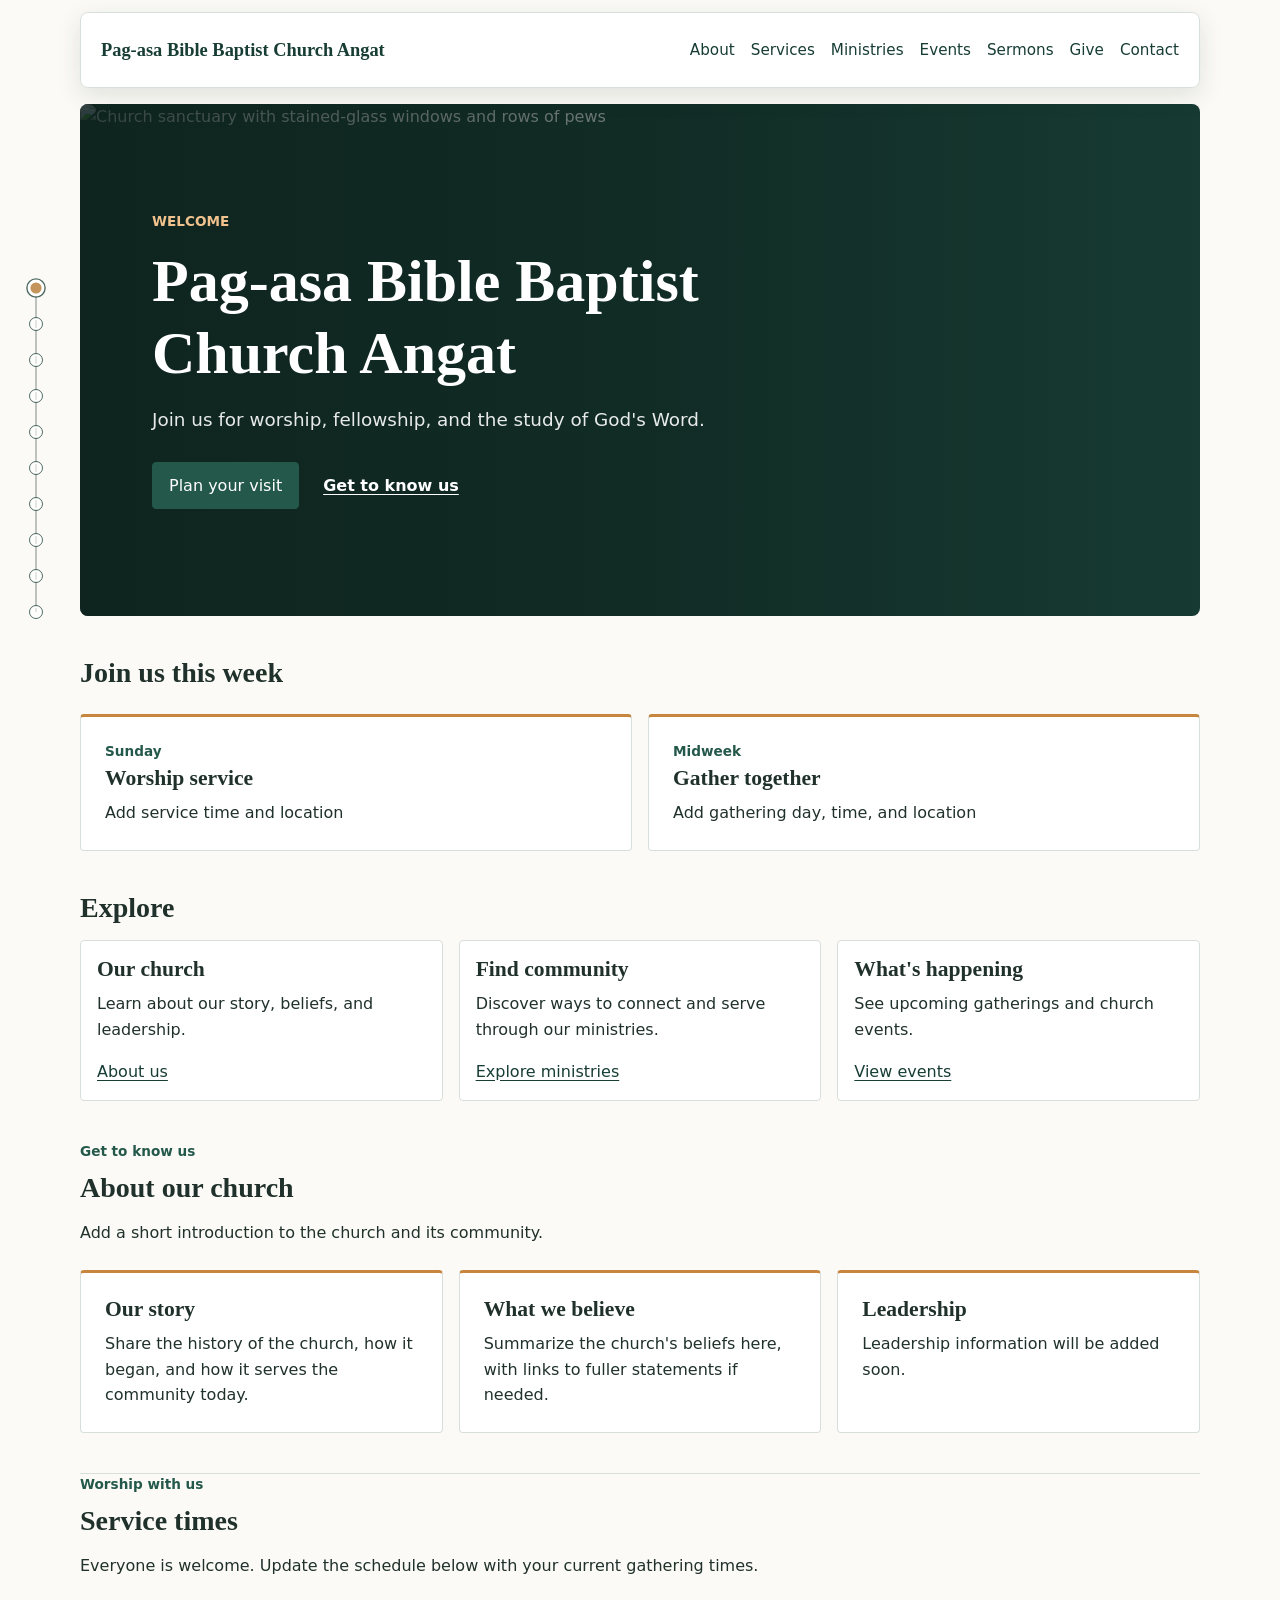
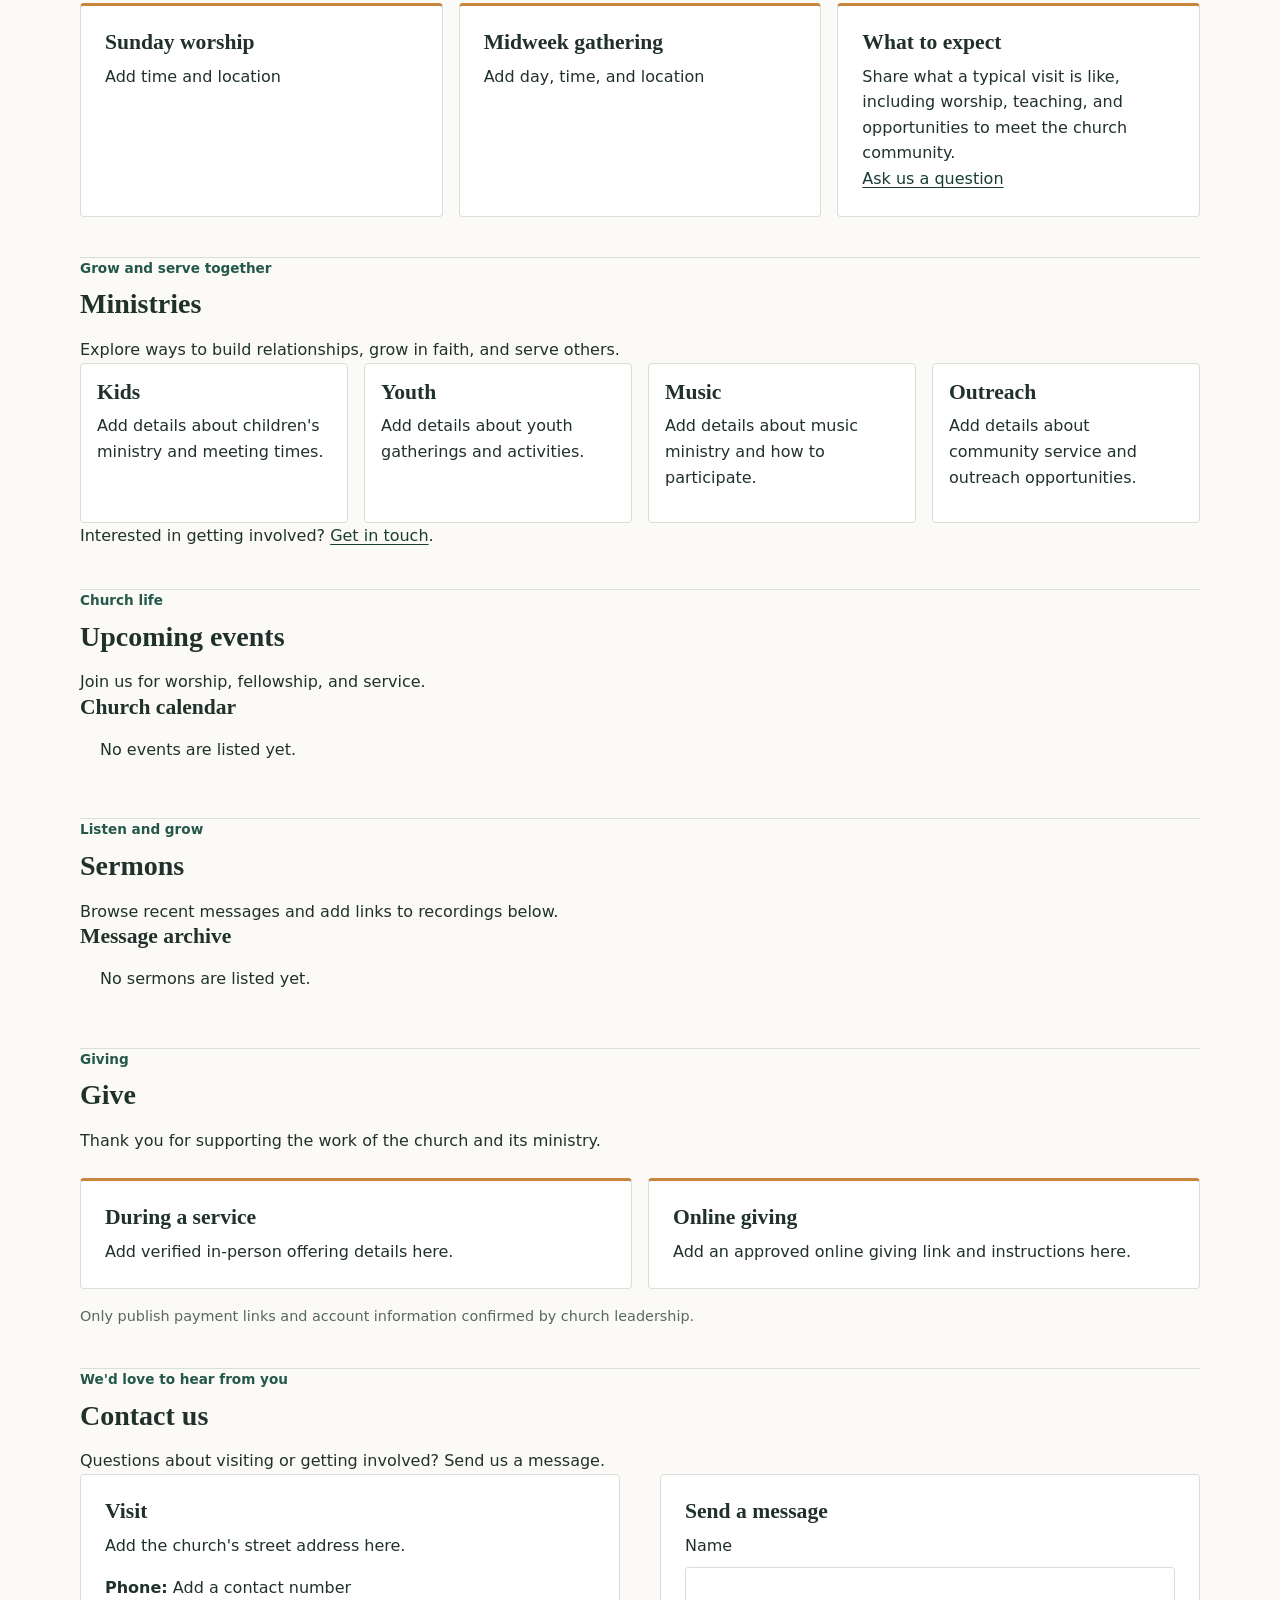
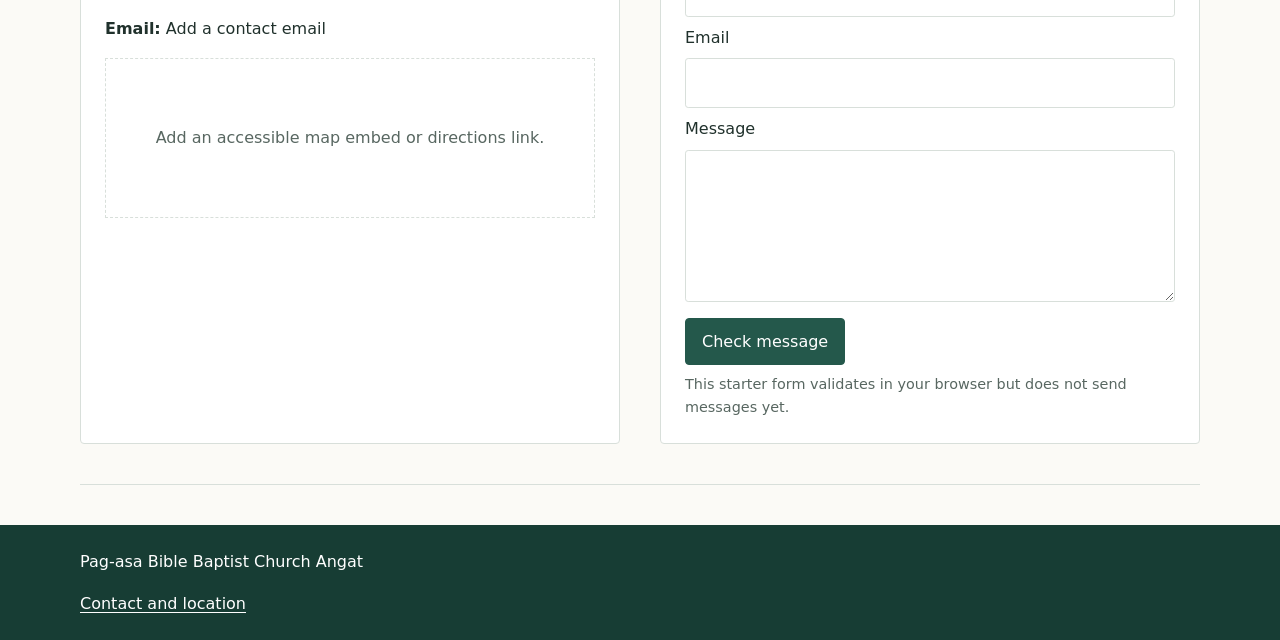
==== commit 9424c811: "feat: add section navigation dots and header visibility on scroll" ====
--- a/church-website/index.html
+++ b/church-website/index.html
@@ -17,6 +17,7 @@
 	<script src="js/contact-form.js" defer></script>
 </head>
 <body>
+	<nav id="sectionDots" aria-label="Page sections"></nav>
 	<header class="site-header">
 		<div class="container header-inner">
 			<a class="site-brand" href="#home">Pag-asa Bible Baptist Church Angat</a>
@@ -28,7 +29,7 @@
 		</div>
 	</header>
 	<main>
-		<section class="home-hero container reveal" id="home" aria-labelledby="home-title">
+		<section class="home-hero container reveal" id="home" data-title="Welcome" aria-labelledby="home-title">
 			<img class="home-hero-image" src="https://images.unsplash.com/photo-1438032005730-c779502df39b?auto=format&amp;fit=crop&amp;w=2000&amp;q=85" alt="Church sanctuary with stained-glass windows and rows of pews" fetchpriority="high">
 			<div class="home-hero-content">
 				<p class="hero-eyebrow">Welcome</p>
@@ -37,14 +38,14 @@
 				<div class="hero-actions"><a class="button" href="#services">Plan your visit</a><a class="hero-link" href="#about">Get to know us</a></div>
 			</div>
 		</section>
-		<section class="content-section container reveal" id="week">
+		<section class="content-section container reveal" id="week" data-title="This Week">
 			<h2>Join us this week</h2>
 			<div class="partition-grid">
 				<article class="partition reveal reveal-delay-1"><p class="eyebrow">Sunday</p><h3>Worship service</h3><p>Add service time and location</p></article>
 				<article class="partition reveal reveal-delay-2"><p class="eyebrow">Midweek</p><h3>Gather together</h3><p>Add gathering day, time, and location</p></article>
 			</div>
 		</section>
-		<section class="content-section container reveal">
+		<section class="content-section container reveal" id="explore" data-title="Explore">
 			<h2>Explore</h2>
 			<div class="card-grid">
 				<article class="content-card reveal reveal-delay-1"><h3>Our church</h3><p>Learn about our story, beliefs, and leadership.</p><a href="#about">About us</a></article>
@@ -52,7 +53,7 @@
 				<article class="content-card reveal reveal-delay-3"><h3>What's happening</h3><p>See upcoming gatherings and church events.</p><a href="#events">View events</a></article>
 			</div>
 		</section>
-		<section class="content-section container one-page-section reveal" id="about">
+		<section class="content-section container one-page-section reveal" id="about" data-title="About">
 			<p class="eyebrow">Get to know us</p><h2>About our church</h2>
 			<p>Add a short introduction to the church and its community.</p>
 			<div class="partition-grid">
@@ -61,7 +62,7 @@
 				<article class="partition reveal reveal-delay-3" id="leaders-list"><h3>Leadership</h3><p>Leadership information will be added soon.</p></article>
 			</div>
 		</section>
-		<section class="content-section container one-page-section reveal" id="services">
+		<section class="content-section container one-page-section reveal" id="services" data-title="Services">
 			<p class="eyebrow">Worship with us</p><h2>Service times</h2>
 			<p>Everyone is welcome. Update the schedule below with your current gathering times.</p>
 			<div class="partition-grid">
@@ -70,7 +71,7 @@
 				<article class="partition reveal reveal-delay-3"><h3>What to expect</h3><p>Share what a typical visit is like, including worship, teaching, and opportunities to meet the church community.</p><a href="#contact">Ask us a question</a></article>
 			</div>
 		</section>
-		<section class="content-section container one-page-section reveal" id="ministries">
+		<section class="content-section container one-page-section reveal" id="ministries" data-title="Ministries">
 			<p class="eyebrow">Grow and serve together</p><h2>Ministries</h2>
 			<p>Explore ways to build relationships, grow in faith, and serve others.</p>
 			<div class="card-grid">
@@ -81,17 +82,17 @@
 			</div>
 			<p>Interested in getting involved? <a href="#contact">Get in touch</a>.</p>
 		</section>
-		<section class="content-section container one-page-section reveal" id="events">
+		<section class="content-section container one-page-section reveal" id="events" data-title="Events">
 			<p class="eyebrow">Church life</p><h2>Upcoming events</h2>
 			<p>Join us for worship, fellowship, and service.</p>
 			<h3>Church calendar</h3><ul id="events-list" class="item-list" aria-live="polite"><li>Loading events...</li></ul>
 		</section>
-		<section class="content-section container one-page-section reveal" id="sermons">
+		<section class="content-section container one-page-section reveal" id="sermons" data-title="Sermons">
 			<p class="eyebrow">Listen and grow</p><h2>Sermons</h2>
 			<p>Browse recent messages and add links to recordings below.</p>
 			<h3>Message archive</h3><ul id="sermons-list" class="item-list" aria-live="polite"><li>Loading sermons...</li></ul>
 		</section>
-		<section class="content-section container one-page-section reveal" id="give">
+		<section class="content-section container one-page-section reveal" id="give" data-title="Give">
 			<p class="eyebrow">Giving</p><h2>Give</h2>
 			<p>Thank you for supporting the work of the church and its ministry.</p>
 			<div class="partition-grid">
@@ -100,7 +101,7 @@
 			</div>
 			<p class="trust-note">Only publish payment links and account information confirmed by church leadership.</p>
 		</section>
-		<section class="content-section container one-page-section reveal" id="contact">
+		<section class="content-section container one-page-section reveal" id="contact" data-title="Contact">
 			<p class="eyebrow">We'd love to hear from you</p><h2>Contact us</h2>
 			<p>Questions about visiting or getting involved? Send us a message.</p>
 			<div class="contact-grid">
--- a/church-website/css/layout.css
+++ b/church-website/css/layout.css
@@ -9,6 +9,17 @@
 	z-index: 20;
 	width: min(var(--content-width), calc(100% - 2rem));
 	margin: 0.75rem auto 0;
+	transition: transform 0.35s ease;
+}
+
+.site-header.is-hidden {
+	transform: translateY(calc(-100% - 1rem));
+}
+
+@media (prefers-reduced-motion: reduce) {
+	.site-header {
+		transition: none;
+	}
 }
 
 .header-inner {
--- a/church-website/css/components.css
+++ b/church-website/css/components.css
@@ -100,6 +100,117 @@
 	text-align: center;
 }
 
+:root {
+	--color-green: #245443;
+	--color-gold: #c4955a;
+}
+
+html {
+	scroll-behavior: smooth;
+}
+
+main > section[id] {
+	scroll-margin-top: 90px;
+}
+
+#sectionDots {
+	position: fixed;
+	top: 50%;
+	left: 1.25rem;
+	z-index: 30;
+	display: flex;
+	flex-direction: column;
+	gap: 0.25rem;
+	transform: translateY(-50%);
+}
+
+.section-dots-track,
+.section-dots-progress {
+	position: absolute;
+	top: 1rem;
+	bottom: 1rem;
+	left: 50%;
+	width: 2px;
+	transform: translateX(-50%);
+}
+
+.section-dots-track {
+	background: rgb(32 49 44 / 28%);
+}
+
+.section-dots-progress {
+	background: var(--color-green);
+	transform: translateX(-50%) scaleY(0);
+	transform-origin: top;
+	transition: transform 0.15s linear;
+}
+
+.section-dot {
+	position: relative;
+	z-index: 1;
+	display: grid;
+	width: 2rem;
+	height: 2rem;
+	place-items: center;
+	border-radius: 50%;
+}
+
+.section-dot::before {
+	width: 0.75rem;
+	height: 0.75rem;
+	border: 2px solid #ffffff;
+	border-radius: 50%;
+	outline: 1px solid rgb(23 61 52 / 75%);
+	background: rgb(255 255 255 / 58%);
+	content: "";
+	transition: background-color 0.2s ease, transform 0.2s ease;
+}
+
+.section-dot.is-active::before {
+	transform: scale(1.4);
+	background: var(--color-gold);
+}
+
+.section-dot.is-passed::before {
+	background: var(--color-green);
+}
+
+.section-dot::after {
+	position: absolute;
+	left: calc(100% + 0.5rem);
+	top: 50%;
+	visibility: hidden;
+	transform: translateY(-50%) translateX(-0.25rem);
+	border-radius: 0.2rem;
+	background: var(--color-green);
+	color: #ffffff;
+	content: attr(data-title);
+	font-size: 0.85rem;
+	line-height: 1;
+	opacity: 0;
+	padding: 0.55rem 0.7rem;
+	white-space: nowrap;
+	transition: opacity 0.15s ease, transform 0.15s ease, visibility 0.15s;
+}
+
+.section-dot:hover::after,
+.section-dot:focus-visible::after {
+	visibility: visible;
+	transform: translateY(-50%) translateX(0);
+	opacity: 1;
+}
+
+.section-dot:focus-visible {
+	outline: 2px solid var(--color-gold);
+	outline-offset: 2px;
+}
+
+@media (max-width: 899px) {
+	#sectionDots {
+		display: none;
+	}
+}
+
 .reveal {
 	opacity: 0;
 	transform: translateY(30px);
@@ -133,6 +244,16 @@
 }
 
 @media (prefers-reduced-motion: reduce) {
+	html {
+		scroll-behavior: auto;
+	}
+
+	.section-dots-progress,
+	.section-dot::before,
+	.section-dot::after {
+		transition: none;
+	}
+
 	.reveal,
 	.reveal.is-visible {
 		opacity: 1;
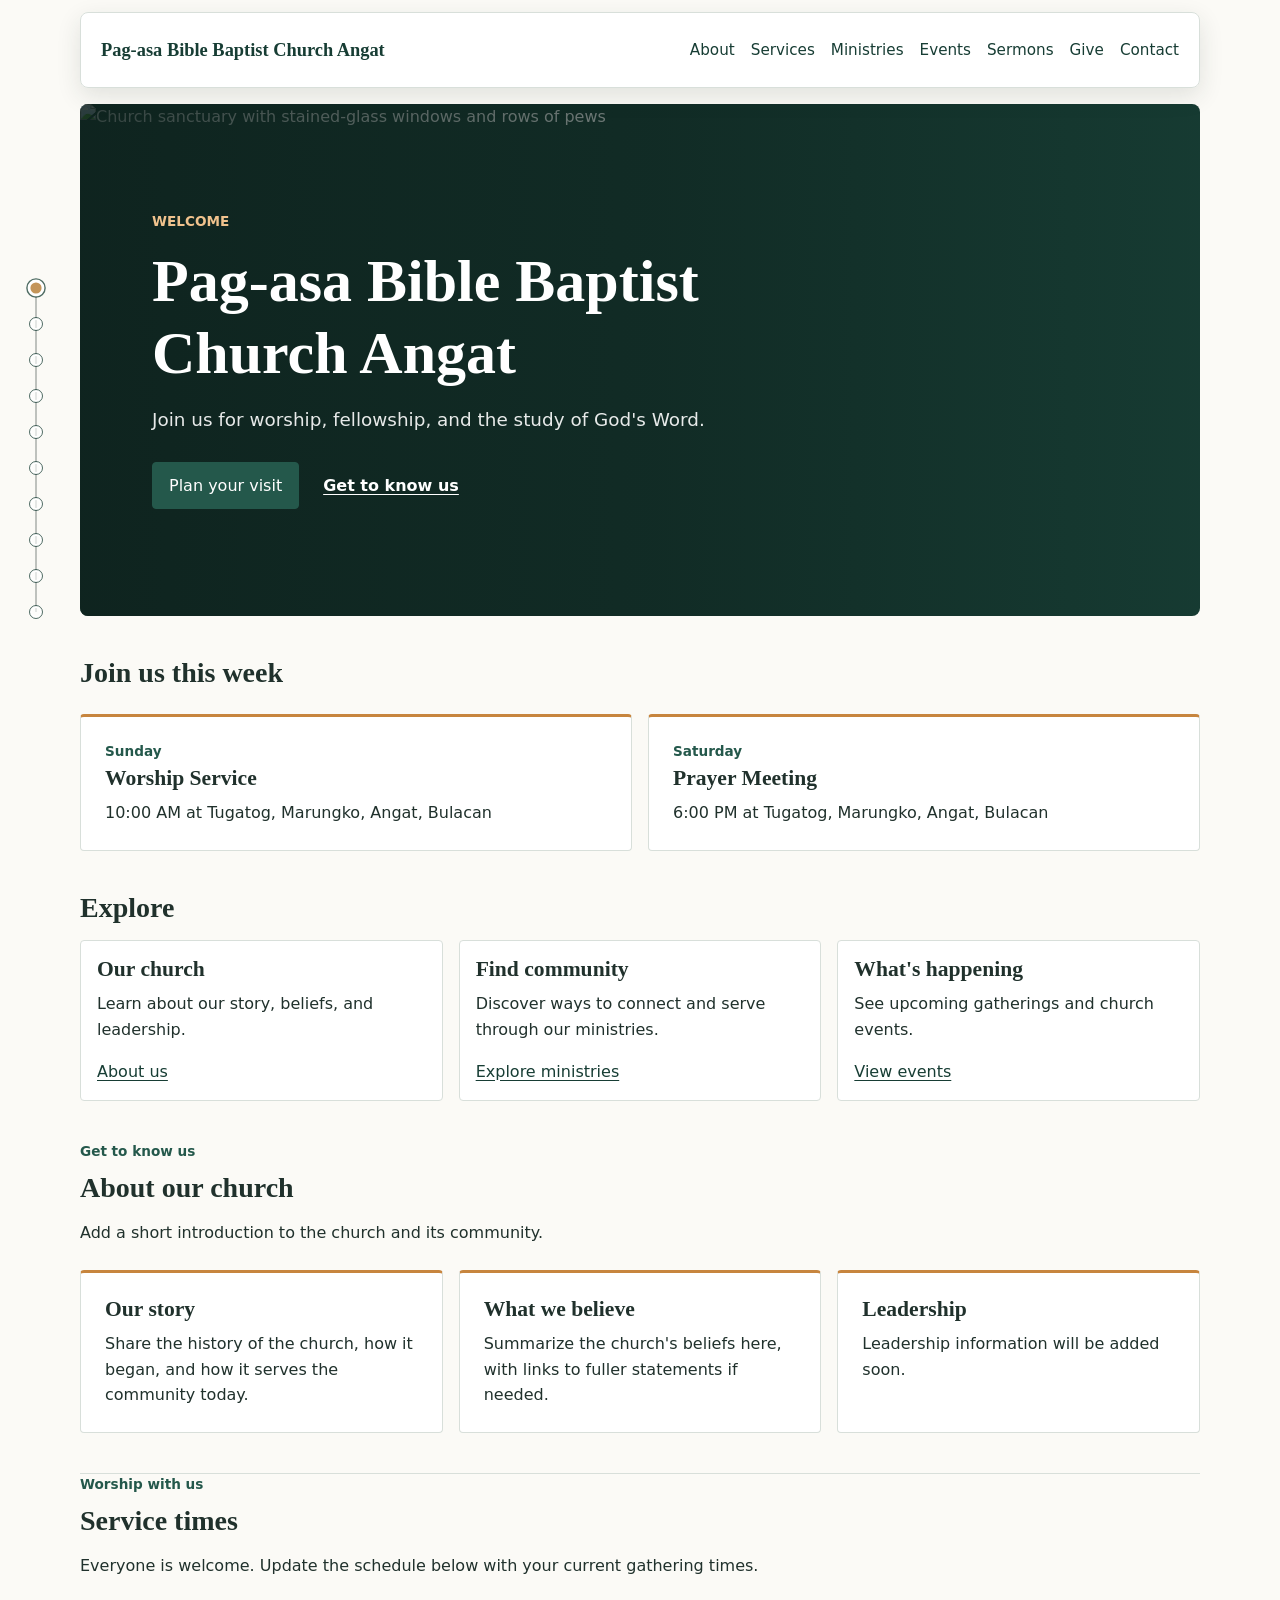
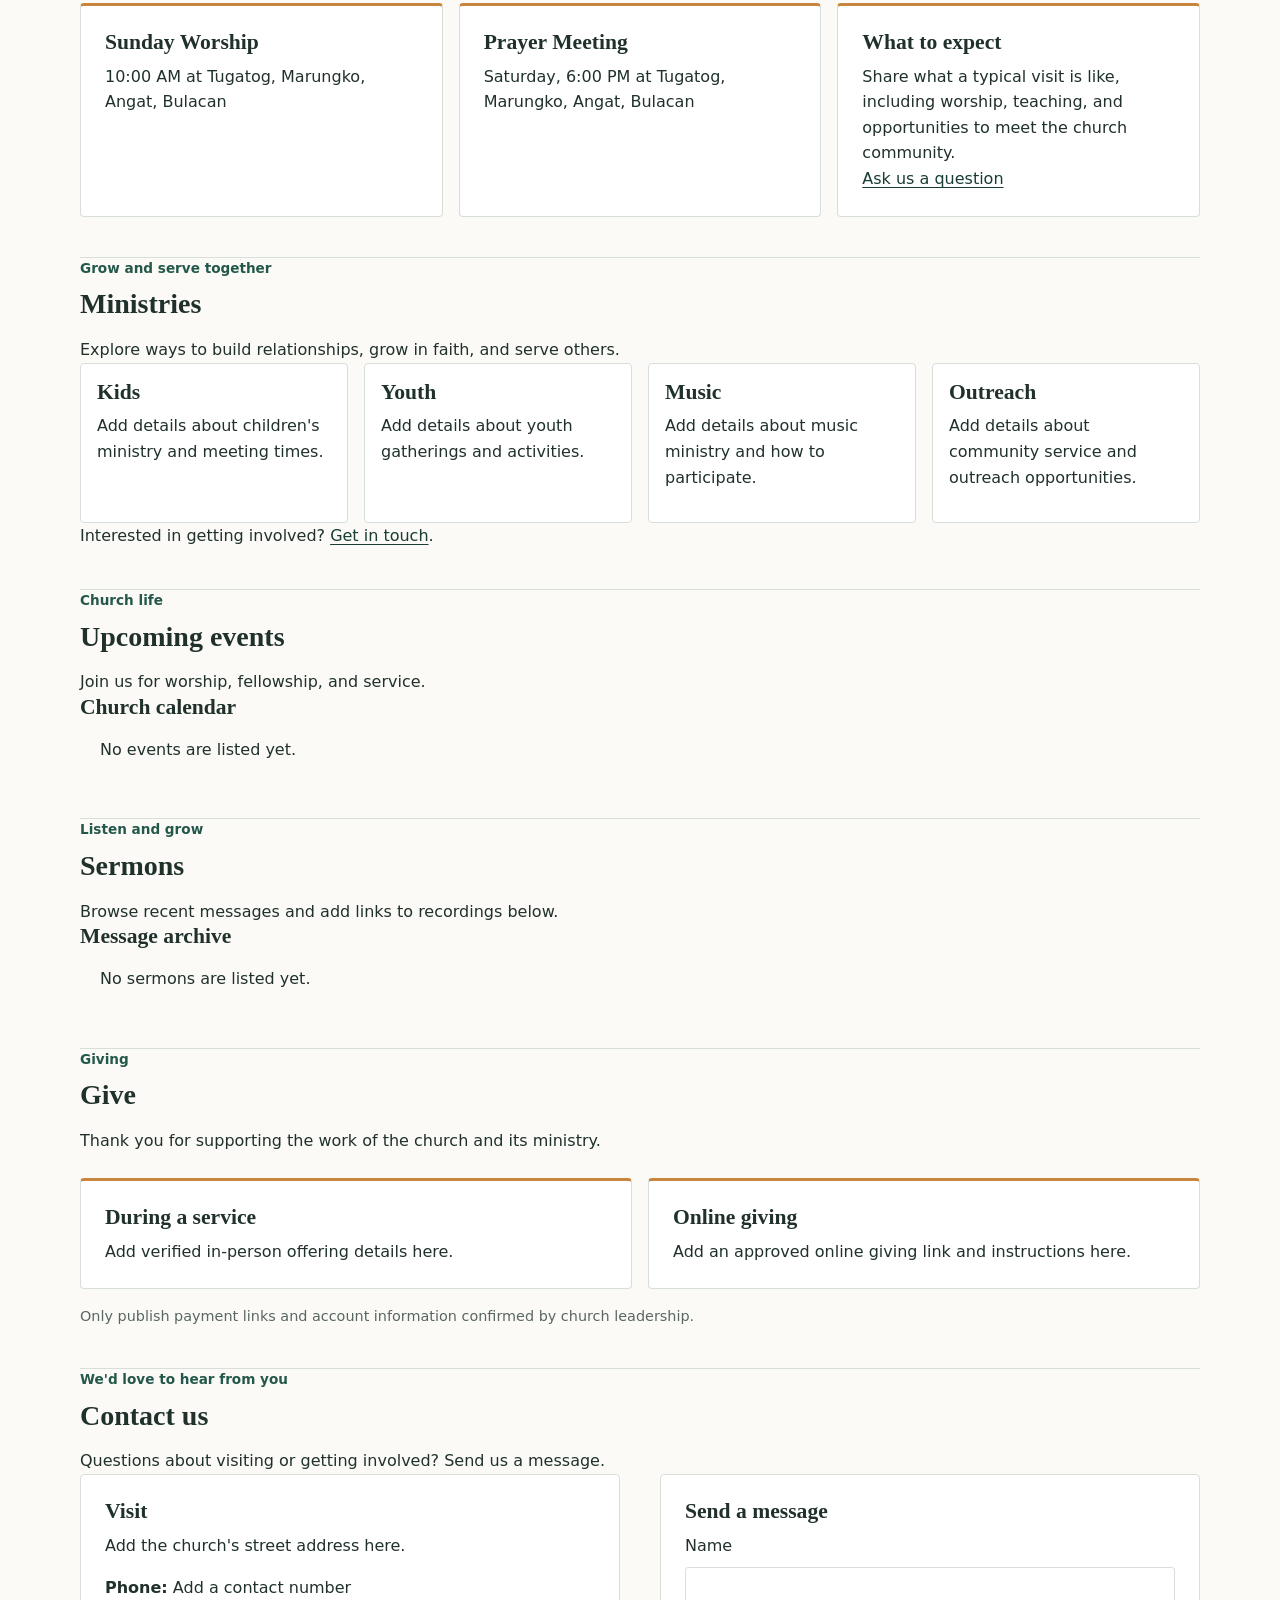
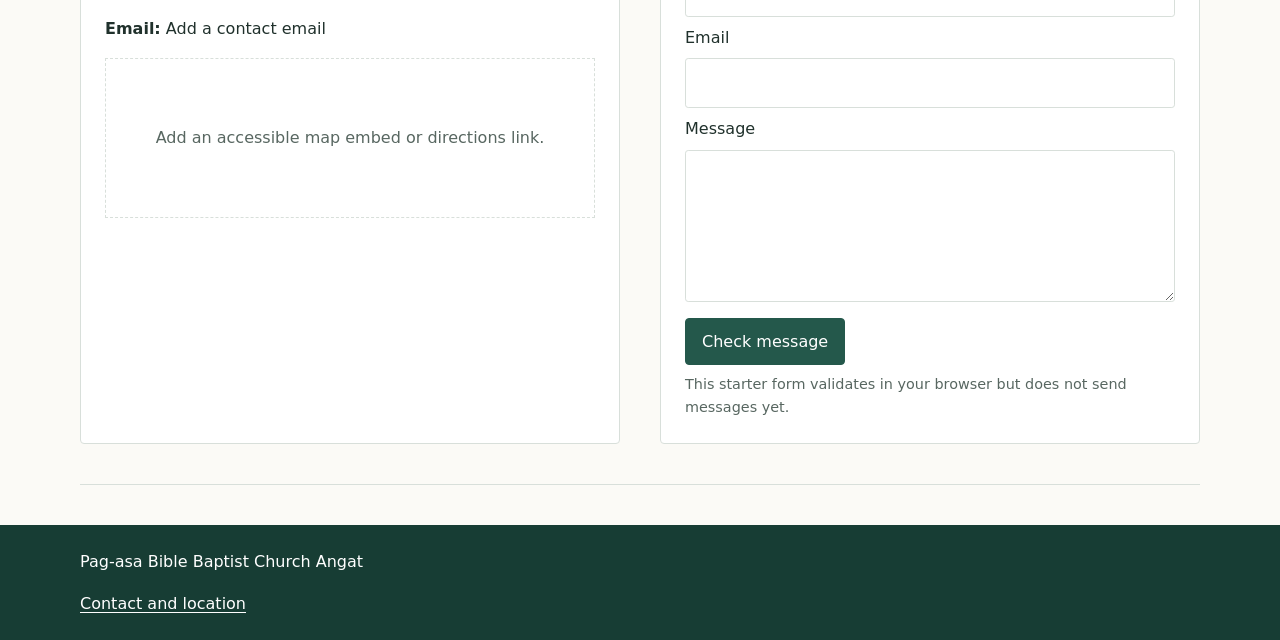
==== commit c06cdbc4: "feat(nav): replace Menu text with hamburger icon" ====
--- a/church-website/index.html
+++ b/church-website/index.html
@@ -21,7 +21,11 @@
 	<header class="site-header">
 		<div class="container header-inner">
 			<a class="site-brand" href="#home">Pag-asa Bible Baptist Church Angat</a>
-			<button class="menu-toggle" type="button" aria-controls="primary-navigation" aria-expanded="false">Menu</button>
+			<button class="menu-toggle" type="button" aria-controls="primary-navigation" aria-expanded="false" aria-label="Menu">
+				<svg viewBox="0 0 24 24" aria-hidden="true" focusable="false">
+					<path d="M4 6h16M4 12h16M4 18h16" fill="none" stroke="currentColor" stroke-width="2" stroke-linecap="round"></path>
+				</svg>
+			</button>
 			<nav class="site-nav" id="primary-navigation" aria-label="Main navigation">
 				<a href="#about">About</a><a href="#services">Services</a><a href="#ministries">Ministries</a>
 				<a href="#events">Events</a><a href="#sermons">Sermons</a><a href="#give">Give</a><a href="#contact">Contact</a>
@@ -41,8 +45,8 @@
 		<section class="content-section container reveal" id="week" data-title="This Week">
 			<h2>Join us this week</h2>
 			<div class="partition-grid">
-				<article class="partition reveal reveal-delay-1"><p class="eyebrow">Sunday</p><h3>Worship service</h3><p>Add service time and location</p></article>
-				<article class="partition reveal reveal-delay-2"><p class="eyebrow">Midweek</p><h3>Gather together</h3><p>Add gathering day, time, and location</p></article>
+				<article class="partition reveal reveal-delay-1"><p class="eyebrow">Sunday</p><h3>Worship Service</h3><p>10:00 AM at Tugatog, Marungko, Angat, Bulacan</p></article>
+				<article class="partition reveal reveal-delay-2"><p class="eyebrow">Saturday</p><h3>Prayer Meeting</h3><p>6:00 PM at Tugatog, Marungko, Angat, Bulacan</p></article>
 			</div>
 		</section>
 		<section class="content-section container reveal" id="explore" data-title="Explore">
@@ -66,8 +70,8 @@
 			<p class="eyebrow">Worship with us</p><h2>Service times</h2>
 			<p>Everyone is welcome. Update the schedule below with your current gathering times.</p>
 			<div class="partition-grid">
-				<article class="partition reveal reveal-delay-1"><h3>Sunday worship</h3><p>Add time and location</p></article>
-				<article class="partition reveal reveal-delay-2"><h3>Midweek gathering</h3><p>Add day, time, and location</p></article>
+				<article class="partition reveal reveal-delay-1"><h3>Sunday Worship</h3><p>10:00 AM at Tugatog, Marungko, Angat, Bulacan</p></article>
+				<article class="partition reveal reveal-delay-2"><h3>Prayer Meeting</h3><p>Saturday, 6:00 PM at Tugatog, Marungko, Angat, Bulacan</p></article>
 				<article class="partition reveal reveal-delay-3"><h3>What to expect</h3><p>Share what a typical visit is like, including worship, teaching, and opportunities to meet the church community.</p><a href="#contact">Ask us a question</a></article>
 			</div>
 		</section>
--- a/church-website/css/components.css
+++ b/church-website/css/components.css
@@ -21,6 +21,15 @@
 
 .menu-toggle {
 	display: none;
+	width: 44px;
+	height: 44px;
+	min-height: 44px;
+	padding: 0;
+}
+
+.menu-toggle svg {
+	width: 16px;
+	height: 16px;
 }
 
 .eyebrow {
